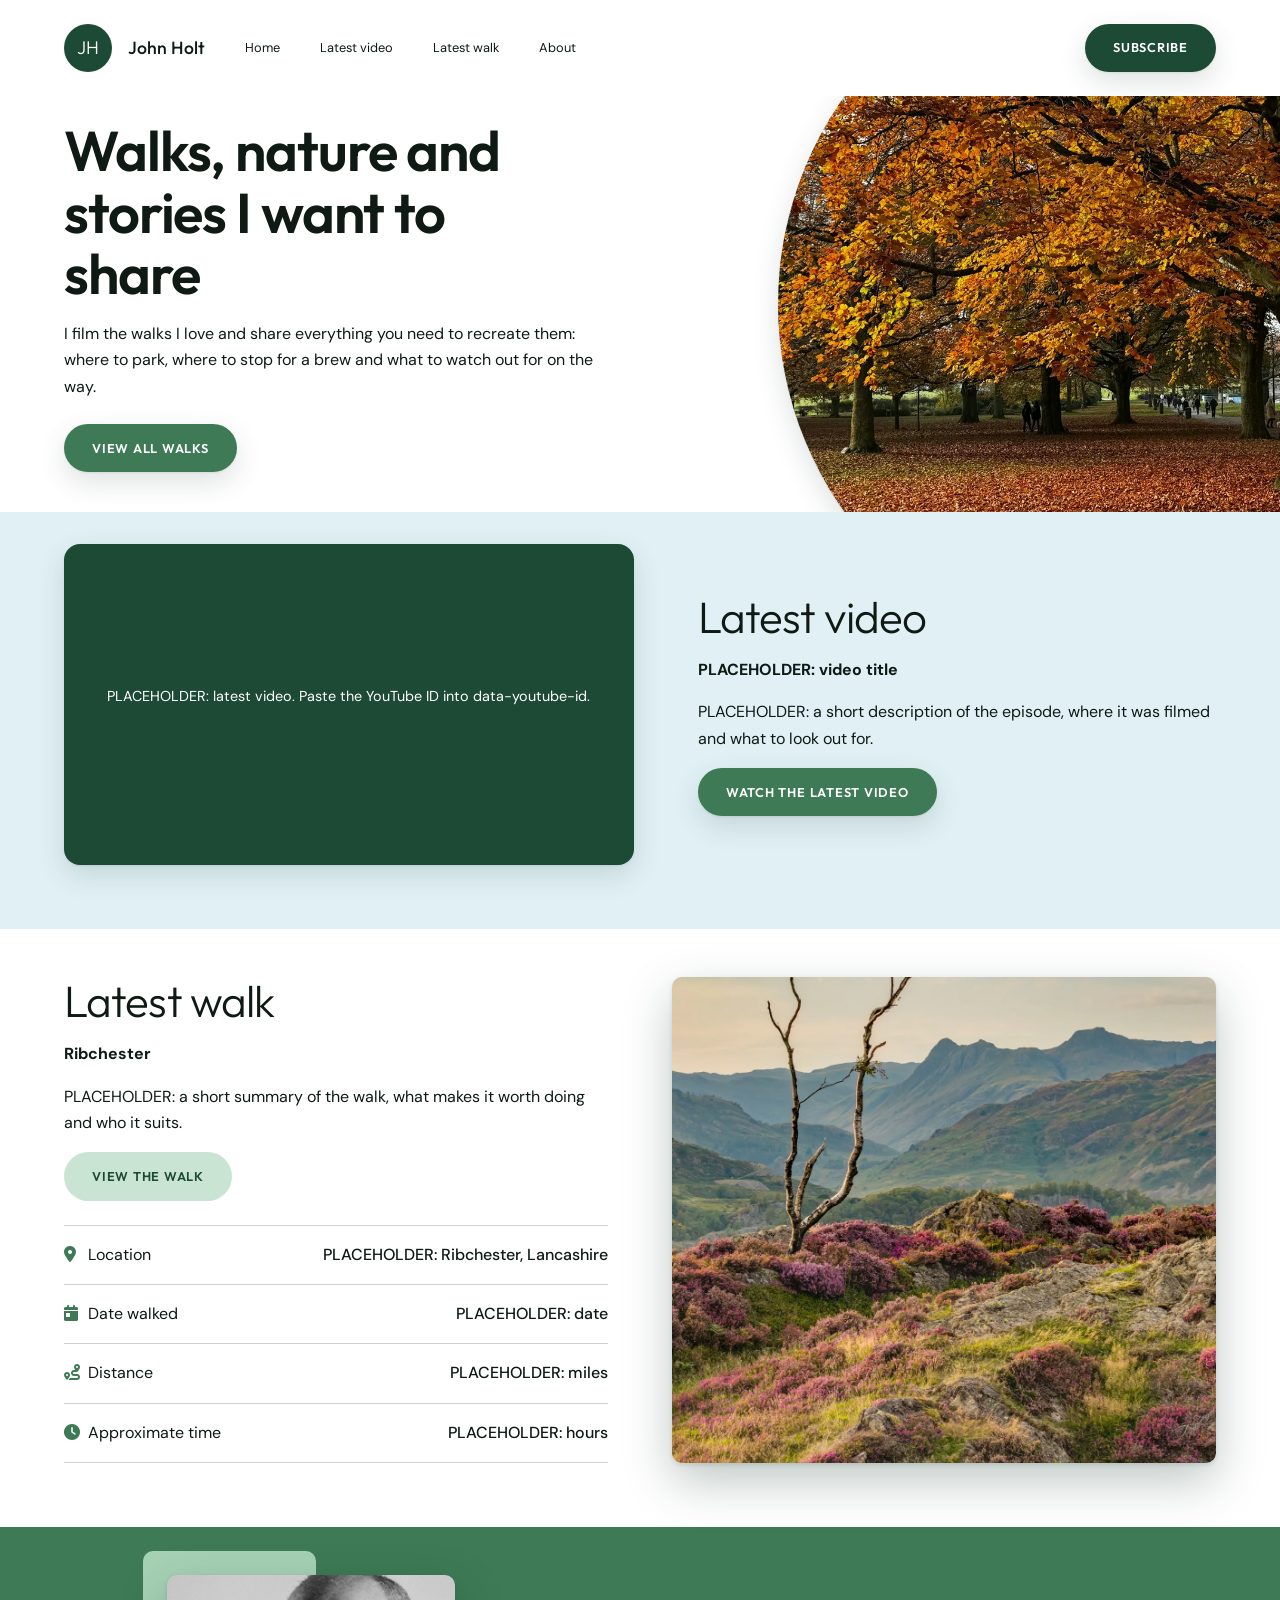
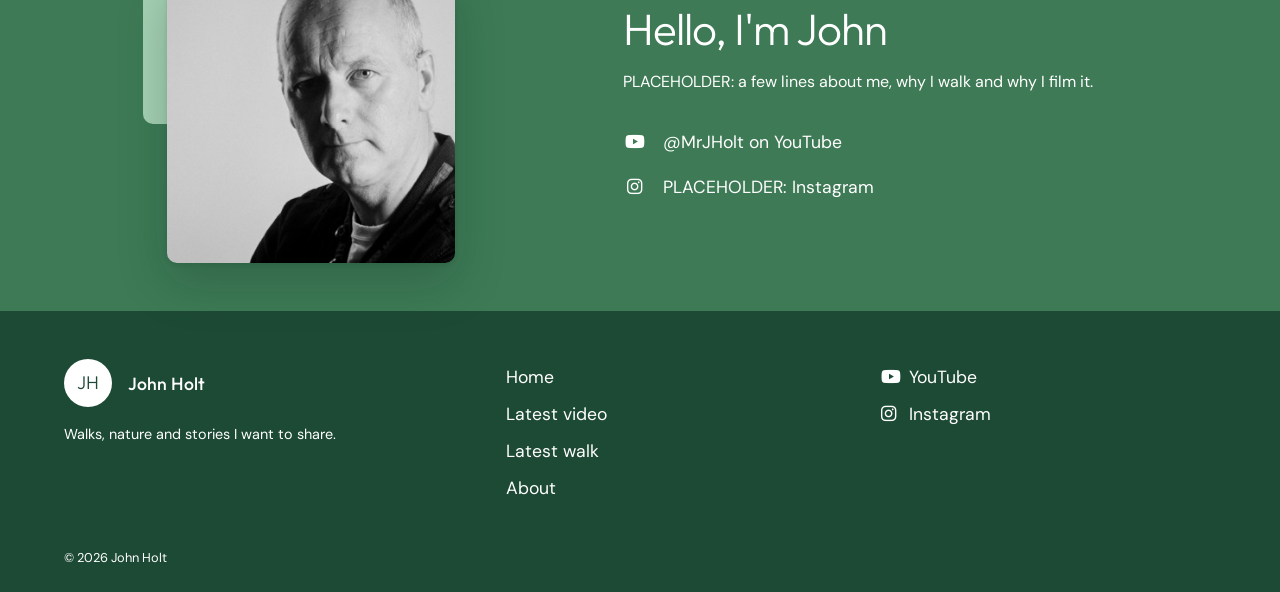
==== index.html @ d1af9b69 "MVP: home page, walk template and Ribchester placeholder page Co-Authored-By: Claude Sonnet 5.5 <nor" ====
<!DOCTYPE html>
<html lang="en-GB">
<head>
  <meta charset="UTF-8">
  <meta name="viewport" content="width=device-width, initial-scale=1">
  <title>John Holt | Walks, nature and stories I want to share</title>
  <meta name="description" content="Walks, nature and stories I want to share. Walk guides to help you recreate the routes I film.">
  <link rel="preconnect" href="https://fonts.googleapis.com">
  <link rel="preconnect" href="https://fonts.gstatic.com" crossorigin>
  <link href="https://fonts.googleapis.com/css2?family=DM+Sans:opsz,wght@9..40,400;9..40,500;9..40,700&family=Outfit:wght@300;400;500;600&display=swap" rel="stylesheet">
  <link rel="stylesheet" href="https://cdnjs.cloudflare.com/ajax/libs/font-awesome/6.5.2/css/all.min.css">
  <link rel="stylesheet" href="css/style.css">
</head>
<body>
  <header class="header">
    <div class="header__inner container">
      <a class="logo" href="index.html" aria-label="John Holt, home">
        <span class="logo__mark">JH</span>
        <span class="logo__text">John Holt</span>
      </a>
      <nav class="nav" id="site-nav" aria-label="Main">
        <ul class="nav__list">
          <li><a class="nav__link" href="index.html">Home</a></li>
          <li><a class="nav__link" href="index.html#latest-video">Latest video</a></li>
          <li><a class="nav__link" href="index.html#latest-walk">Latest walk</a></li>
          <li><a class="nav__link" href="index.html#about">About</a></li>
        </ul>
      </nav>
      <a class="button button--dark header__cta" href="https://www.youtube.com/@MrJHolt">Subscribe</a>
      <button class="burger" type="button" aria-label="Menu" aria-expanded="false" aria-controls="site-nav">
        <i class="fa-solid fa-bars" aria-hidden="true"></i>
      </button>
    </div>
  </header>

  <main>
    <section class="hero">
      <div class="hero__content">
        <h1 class="hero__title">Walks, nature and stories I want to share</h1>
        <p class="hero__text">I film the walks I love and share everything you need to recreate them: where to park, where to stop for a brew and what to watch out for on the way.</p>
        <a class="button button--green" href="#latest-walk">View all walks</a>
      </div>
      <div class="hero__media">
        <!-- PLACEHOLDER: replace with a hero photo from a walk (landscape, WebP) -->
        <img class="hero__image" src="img/placeholder.webp" alt="Placeholder for a walk photo" width="1600" height="1200">
      </div>
    </section>

    <section class="section section--sky section--video" id="latest-video">
      <div class="container split split--video">
        <!-- PLACEHOLDER: paste the latest YouTube video ID into data-youtube-id (the 11 characters after v=) -->
        <div class="video" data-youtube-id="PLACEHOLDER_VIDEO_ID" data-title="Latest video from John Holt">
          <p class="video__placeholder">PLACEHOLDER: latest video. Paste the YouTube ID into data-youtube-id.</p>
        </div>
        <div>
          <h2 class="section__title">Latest video</h2>
          <!-- PLACEHOLDER: video title and description -->
          <p><strong>PLACEHOLDER: video title</strong></p>
          <p>PLACEHOLDER: a short description of the episode, where it was filmed and what to look out for.</p>
          <a class="button button--green" href="https://www.youtube.com/@MrJHolt">Watch the latest video</a>
        </div>
      </div>
    </section>

    <section class="section section--walk" id="latest-walk">
      <div class="container split split--even">
        <div>
          <h2 class="section__title">Latest walk</h2>
          <!-- PLACEHOLDER: walk name and summary -->
          <p><strong>Ribchester</strong></p>
          <p>PLACEHOLDER: a short summary of the walk, what makes it worth doing and who it suits.</p>
          <a class="button button--light" href="ribchester.html">View the walk</a>
          <ul class="facts">
            <li class="facts__row">
              <span class="facts__label"><i class="fa-solid fa-location-dot" aria-hidden="true"></i>Location</span>
              <span class="facts__value">PLACEHOLDER: Ribchester, Lancashire</span>
            </li>
            <li class="facts__row">
              <span class="facts__label"><i class="fa-solid fa-calendar-day" aria-hidden="true"></i>Date walked</span>
              <span class="facts__value">PLACEHOLDER: date</span>
            </li>
            <li class="facts__row">
              <span class="facts__label"><i class="fa-solid fa-route" aria-hidden="true"></i>Distance</span>
              <span class="facts__value">PLACEHOLDER: miles</span>
            </li>
            <li class="facts__row">
              <span class="facts__label"><i class="fa-solid fa-clock" aria-hidden="true"></i>Approximate time</span>
              <span class="facts__value">PLACEHOLDER: hours</span>
            </li>
          </ul>
        </div>
        <!-- PLACEHOLDER: replace with a photo from the latest walk (WebP) -->
        <div class="card-media">
          <img class="card-media__image" src="img/walk-placeholder.webp" alt="Placeholder for a Ribchester walk photo" width="1200" height="1659" loading="lazy">
        </div>
      </div>
    </section>

    <section class="section section--sage section--about" id="about">
      <div class="container about">
        <div class="portrait">
          <img class="portrait__image" src="img/John-1.jpg" alt="Portrait of John Holt" width="500" height="333" loading="lazy">
        </div>
        <div>
          <h2 class="about__title">Hello, I'm John</h2>
          <!-- PLACEHOLDER: short intro in my own words -->
          <p>PLACEHOLDER: a few lines about me, why I walk and why I film it.</p>
          <ul class="about__links">
            <li>
              <a class="about__link" href="https://www.youtube.com/@MrJHolt"><i class="fa-brands fa-youtube" aria-hidden="true"></i>@MrJHolt on YouTube</a>
            </li>
            <li>
              <!-- PLACEHOLDER: add the Instagram URL and handle -->
              <a class="about__link" href="#"><i class="fa-brands fa-instagram" aria-hidden="true"></i>PLACEHOLDER: Instagram</a>
            </li>
          </ul>
        </div>
      </div>
    </section>
  </main>

  <footer class="footer">
    <div class="container">
      <div class="footer__grid">
        <div>
          <a class="logo logo--light" href="index.html" aria-label="John Holt, home">
            <span class="logo__mark">JH</span>
            <span class="logo__text">John Holt</span>
          </a>
          <p class="footer__tagline">Walks, nature and stories I want to share.</p>
        </div>
        <ul>
          <li><a class="footer__link" href="index.html">Home</a></li>
          <li><a class="footer__link" href="index.html#latest-video">Latest video</a></li>
          <li><a class="footer__link" href="index.html#latest-walk">Latest walk</a></li>
          <li><a class="footer__link" href="index.html#about">About</a></li>
        </ul>
        <ul>
          <li><a class="footer__link" href="https://www.youtube.com/@MrJHolt"><i class="fa-brands fa-youtube" aria-hidden="true"></i>YouTube</a></li>
          <li><a class="footer__link" href="#"><i class="fa-brands fa-instagram" aria-hidden="true"></i>Instagram</a></li>
        </ul>
      </div>
      <p class="footer__legal">&copy; 2026 John Holt</p>
    </div>
  </footer>

  <nav class="bottom-nav" aria-label="Quick links">
    <a class="bottom-nav__link" href="index.html"><i class="fa-solid fa-house" aria-hidden="true"></i>Home</a>
    <a class="bottom-nav__link" href="ribchester.html"><i class="fa-solid fa-person-hiking" aria-hidden="true"></i>Walk</a>
    <a class="bottom-nav__link" href="index.html#about"><i class="fa-solid fa-user" aria-hidden="true"></i>About</a>
    <a class="bottom-nav__link" href="https://www.youtube.com/@MrJHolt"><i class="fa-brands fa-youtube" aria-hidden="true"></i>YouTube</a>
  </nav>

  <script src="js/main.js"></script>
</body>
</html>
---- css/style.css ----
/* ==========================================================================
   Tokens
   ========================================================================== */
:root {
  --color-ink: #0f1a14;
  --color-forest: #1d4a35;
  --color-forest-deep: #143626;
  --color-sage: #3d7a55;
  --color-sage-light: #a6d1b3;
  --color-lake: #2a6d8c;
  --color-sky: #e1f0f5;
  --color-sky-soft: #eef6f0;
  --color-sky-strong: #c9e4d3;
  --color-white: #fff;
  --color-line: rgb(15 26 20 / 0.2);

  --font-display: "Outfit", "Segoe UI", sans-serif;
  --font-body: "DM Sans", "Segoe UI", sans-serif;

  --gutter: 1.25rem;
  --max-width: 72rem;
  --header-height: 4.5rem;
  --bottom-nav-height: 4rem;

  --space-1: 0.25rem;
  --space-2: 0.5rem;
  --space-3: 1rem;
  --space-4: 1.5rem;
  --space-5: 2.5rem;
  --space-6: 4rem;

  --radius-card: 1rem;
  --radius-pill: 999px;

  --shadow-raised: 0 1px 2px rgb(20 54 38 / 0.08), 0 10px 28px rgb(20 54 38 / 0.14);
  --ease-out: cubic-bezier(0.25, 1, 0.5, 1);
}

/* ==========================================================================
   Base
   ========================================================================== */
*,
*::before,
*::after {
  box-sizing: border-box;
}

html {
  scroll-behavior: smooth;
  scroll-padding-top: var(--space-4);
}

body {
  margin: 0;
  padding-bottom: calc(var(--bottom-nav-height) + env(safe-area-inset-bottom, 0px));
  background: var(--color-white);
  color: var(--color-ink);
  font-family: var(--font-body);
  line-height: 1.65;
}

img {
  display: block;
  max-width: 100%;
  height: auto;
}

a {
  color: inherit;
}

a:focus-visible,
button:focus-visible,
summary:focus-visible {
  outline: 3px solid var(--color-sage-light);
  outline-offset: 3px;
}

h1,
h2,
h3 {
  margin: 0 0 var(--space-3);
  font-family: var(--font-display);
  line-height: 1.1;
  letter-spacing: -0.02em;
}

p {
  margin: 0 0 var(--space-3);
}

ul {
  margin: 0;
  padding: 0;
  list-style: none;
}

.container {
  width: min(100% - 2 * var(--gutter), var(--max-width));
  margin-inline: auto;
}

.visually-hidden {
  position: absolute;
  width: 1px;
  height: 1px;
  overflow: hidden;
  clip-path: inset(50%);
  white-space: nowrap;
}

/* ==========================================================================
   Buttons
   ========================================================================== */
.button {
  display: inline-block;
  padding: 0.85rem 1.75rem;
  border-radius: var(--radius-pill);
  font-family: var(--font-display);
  font-size: 0.8rem;
  font-weight: 600;
  letter-spacing: 0.06em;
  text-decoration: none;
  text-transform: uppercase;
  transition: transform 0.25s var(--ease-out);
}

.button:hover {
  transform: translateY(-2px);
}

.button:active {
  transform: translateY(0) scale(0.98);
}

.button--dark {
  background: var(--color-forest);
  color: var(--color-white);
  box-shadow: var(--shadow-raised);
}

.button--green {
  background: var(--color-sage);
  color: var(--color-white);
  box-shadow: var(--shadow-raised);
}

.button--light {
  background: var(--color-sky-strong);
  color: var(--color-forest);
}

/* ==========================================================================
   Header and navigation
   ========================================================================== */
.header {
  position: relative;
  z-index: 10;
  background: var(--color-white);
}

.header__inner {
  display: flex;
  align-items: center;
  justify-content: space-between;
  min-height: var(--header-height);
}

.header__cta {
  display: none;
}

.logo {
  display: inline-flex;
  align-items: center;
  gap: var(--space-3);
  text-decoration: none;
}

.logo__mark {
  display: grid;
  place-items: center;
  width: 3rem;
  height: 3rem;
  border-radius: 50%;
  background: var(--color-forest);
  color: var(--color-white);
  font-family: var(--font-display);
  font-size: 1.15rem;
  font-weight: 300;
  letter-spacing: 0.02em;
}

.logo__text {
  font-family: var(--font-display);
  font-size: 1.1rem;
  font-weight: 500;
}

.logo--light .logo__mark {
  background: var(--color-white);
  color: var(--color-forest);
}

.burger {
  display: grid;
  place-items: center;
  width: 2.75rem;
  height: 2.75rem;
  border: 0;
  border-radius: 50%;
  background: transparent;
  color: var(--color-forest);
  font-size: 1.35rem;
  cursor: pointer;
}

.burger:active {
  transform: scale(0.94);
}

.nav {
  display: none;
  position: absolute;
  inset: 100% 0 auto;
  padding: var(--space-3) var(--gutter) var(--space-4);
  background: var(--color-white);
  box-shadow: var(--shadow-raised);
}

.nav--open {
  display: block;
}

.nav__link {
  display: block;
  padding: var(--space-3) 0;
  border-bottom: 1px solid var(--color-line);
  font-size: 0.95rem;
  text-decoration: none;
}

.nav__link:hover {
  color: var(--color-sage);
}

.bottom-nav {
  position: fixed;
  inset: auto 0 0;
  z-index: 20;
  display: grid;
  grid-template-columns: repeat(4, 1fr);
  padding-bottom: env(safe-area-inset-bottom, 0px);
  background: var(--color-white);
  box-shadow: 0 -4px 20px rgb(20 54 38 / 0.14);
}

.bottom-nav__link {
  display: flex;
  flex-direction: column;
  align-items: center;
  justify-content: center;
  gap: var(--space-1);
  min-height: var(--bottom-nav-height);
  font-size: 0.7rem;
  font-weight: 500;
  text-decoration: none;
}

.bottom-nav__link i {
  font-size: 1.15rem;
}

.bottom-nav__link:hover,
.bottom-nav__link:active {
  color: var(--color-sage);
}

/* ==========================================================================
   Hero
   ========================================================================== */
.hero {
  position: relative;
  display: grid;
  overflow: hidden;
}

.hero__content {
  padding: var(--space-4) var(--gutter) var(--space-5);
}

.hero__eyebrow {
  margin-bottom: var(--space-2);
  color: var(--color-sage);
  font-size: 0.8rem;
  font-weight: 700;
  letter-spacing: 0.1em;
  text-transform: uppercase;
}

.hero__title {
  max-width: 14ch;
  padding-top: var(--space-4);
  font-size: clamp(2.25rem, 8vw, 3.5rem);
  font-weight: 600;
}

.hero__text {
  max-width: 34rem;
  margin-bottom: var(--space-4);
}

.hero__meta {
  margin-bottom: var(--space-3);
  font-weight: 500;
}

.hero__meta i {
  margin-right: var(--space-2);
  color: var(--color-sage);
}

.hero__media {
  display: none;
  width: min(80vw, 22rem);
  margin: 0 0 var(--space-5) auto;
  aspect-ratio: 1;
  transform: translateX(25%);
  overflow: hidden;
  border-radius: 50%;
  background: var(--color-sky);
  box-shadow: var(--shadow-raised);
}

.hero__image {
  width: 100%;
  height: 100%;
  object-fit: cover;
}

/* ==========================================================================
   Sections
   ========================================================================== */
.section {
  padding-block: var(--space-6);
}

.section--sky {
  background: var(--color-sky);
}

.section--video {
  padding-top: calc(var(--space-6) / 2);
}

.section--walk {
  padding-top: calc(var(--space-6) * 0.75);
}

.section--about {
  padding-block: calc(var(--space-6) * 0.75);
}

.section--soft {
  background: var(--color-sky-soft);
}

.section--sage {
  background: var(--color-sage);
  color: var(--color-white);
}

.section__title {
  font-size: clamp(2rem, 5vw, 2.75rem);
  font-weight: 300;
}

.section__title--centre {
  text-align: center;
}

.section__intro {
  max-width: 40rem;
}

.section__intro--centre {
  margin-inline: auto;
  text-align: center;
}

.split {
  display: grid;
  gap: var(--space-5);
}

/* ==========================================================================
   Video
   ========================================================================== */
.video {
  display: grid;
  place-items: center;
  max-width: 52rem;
  margin: var(--space-4) auto 0;
  aspect-ratio: 16 / 9;
  overflow: hidden;
  border-radius: var(--radius-card);
  background: var(--color-forest);
  box-shadow: var(--shadow-raised);
  color: var(--color-white);
  text-align: center;
}

.video__placeholder {
  padding: var(--space-3);
  font-size: 0.9rem;
}

.video iframe {
  width: 100%;
  height: 100%;
  border: 0;
}

/* ==========================================================================
   Facts list (reference "Services" rows)
   ========================================================================== */
.facts {
  margin-top: var(--space-4);
  border-top: 1px solid var(--color-line);
}

.facts__row {
  display: flex;
  justify-content: space-between;
  gap: var(--space-3);
  padding: var(--space-3) 0;
  border-bottom: 1px solid var(--color-line);
}

.facts__label i {
  width: 1.5rem;
  color: var(--color-sage);
}

.facts__value {
  font-weight: 500;
  text-align: right;
}

.card-media {
  position: relative;
  aspect-ratio: 16 / 9;
  overflow: hidden;
  border-radius: 10px;
  background: var(--color-sky);
  box-shadow: 0 2px 4px rgb(20 54 38 / 0.12), 0 18px 48px rgb(20 54 38 / 0.28);
}

.card-media__image {
  position: absolute;
  inset: 0;
  width: 100%;
  height: 100%;
  object-fit: cover;
}

/* ==========================================================================
   Circles (reference "Mission" and "Skills")
   ========================================================================== */
.circles {
  display: flex;
  flex-wrap: wrap;
  justify-content: center;
  gap: var(--space-4);
  margin-top: var(--space-5);
}

.circle {
  display: flex;
  flex-direction: column;
  align-items: center;
  justify-content: center;
  width: min(10.5rem, 42vw);
  aspect-ratio: 1;
  padding: var(--space-3);
  border-radius: 50%;
  background: var(--color-forest);
  box-shadow: var(--shadow-raised);
  color: var(--color-white);
  text-align: center;
}

.circle:nth-child(even) {
  background: var(--color-lake);
}

.circle__icon {
  margin-bottom: var(--space-2);
  color: var(--color-sage-light);
  font-size: 1.25rem;
}

.circle__label {
  font-size: 0.7rem;
  letter-spacing: 0.1em;
  text-transform: uppercase;
}

.circle__value {
  font-family: var(--font-display);
  font-size: 1.3rem;
  font-weight: 300;
  line-height: 1.2;
}

.start-point {
  margin-top: var(--space-5);
  text-align: center;
}

.start-point__words {
  display: block;
  margin-bottom: var(--space-3);
  font-family: var(--font-display);
  font-size: 1.5rem;
  font-weight: 300;
}

/* ==========================================================================
   Gallery
   ========================================================================== */
.gallery {
  display: grid;
  grid-template-columns: repeat(2, 1fr);
  gap: var(--space-3);
  margin-top: var(--space-4);
}

.gallery__image {
  width: 100%;
  aspect-ratio: 4 / 3;
  object-fit: cover;
  border-radius: var(--radius-card);
  background: var(--color-sky);
}

/* ==========================================================================
   Accordion (practical notes)
   ========================================================================== */
.accordion__item {
  border-bottom: 1px solid var(--color-line);
}

.accordion__item:first-child {
  border-top: 1px solid var(--color-line);
}

.accordion__summary {
  display: flex;
  align-items: center;
  justify-content: space-between;
  gap: var(--space-3);
  padding: var(--space-3) 0;
  font-size: 1.05rem;
  cursor: pointer;
  list-style: none;
}

.accordion__summary::-webkit-details-marker {
  display: none;
}

.accordion__icon {
  display: grid;
  flex-shrink: 0;
  place-items: center;
  width: 2rem;
  height: 2rem;
  border: 1.5px solid var(--color-sage);
  border-radius: 50%;
  color: var(--color-sage);
  font-size: 0.8rem;
  transition: transform 0.25s var(--ease-out);
}

.accordion__item[open] .accordion__icon {
  transform: rotate(45deg);
}

.accordion__body {
  padding-bottom: var(--space-3);
}

/* ==========================================================================
   About / portrait (reference "Contact")
   ========================================================================== */
.about {
  display: grid;
  gap: var(--space-6);
  align-items: center;
}

.portrait {
  position: relative;
  width: min(18rem, 80%);
  margin-inline: auto;
}

.portrait::before {
  content: "";
  position: absolute;
  top: -1.5rem;
  left: -1.5rem;
  width: 60%;
  aspect-ratio: 1;
  border-radius: 10px;
  background: var(--color-sage-light);
}

.portrait__image {
  position: relative;
  width: 100%;
  aspect-ratio: 1;
  object-fit: cover;
  object-position: 62% 30%;
  border-radius: 10px;
  box-shadow: 0 2px 4px rgb(20 54 38 / 0.12), 0 18px 48px rgb(20 54 38 / 0.28);
}

.about__title {
  font-size: clamp(2rem, 5vw, 2.75rem);
  font-weight: 300;
}

.about__links {
  margin: var(--space-4) 0;
}

.about__link {
  display: flex;
  align-items: center;
  gap: var(--space-3);
  padding: var(--space-2) 0;
  font-size: 1.1rem;
  text-decoration: none;
}

.about__link:hover {
  text-decoration: underline;
}

.about__link i {
  width: 1.5rem;
  text-align: center;
}

/* ==========================================================================
   Conditions (weather and light)
   ========================================================================== */
.stats {
  display: grid;
  grid-template-columns: repeat(auto-fit, minmax(8.5rem, 1fr));
  gap: var(--space-3);
  margin-bottom: var(--space-5);
}

.stats__heading {
  margin-bottom: var(--space-3);
  font-size: 1.1rem;
  font-weight: 500;
}

.stat {
  padding: var(--space-3);
  border: 1px solid rgb(255 255 255 / 0.3);
  border-radius: var(--radius-card);
  background: rgb(255 255 255 / 0.1);
}

.stat__label {
  display: block;
  font-size: 0.7rem;
  letter-spacing: 0.1em;
  text-transform: uppercase;
}

.stat__value {
  display: block;
  font-family: var(--font-display);
  font-size: 1.4rem;
  font-weight: 300;
  line-height: 1.3;
}

.conditions__note {
  margin: 0;
  font-size: 0.85rem;
}

/* ==========================================================================
   Footer
   ========================================================================== */
.footer {
  padding: calc(var(--space-6) * 0.75) 0 var(--space-4);
  background: var(--color-forest);
  color: var(--color-white);
}

.footer__grid {
  display: grid;
  gap: var(--space-5);
}

.footer__tagline {
  max-width: 18rem;
  margin: var(--space-3) 0 0;
  font-size: 0.9rem;
}

.footer__link {
  display: inline-block;
  padding: var(--space-1) 0;
  font-size: 1.1rem;
  text-decoration: none;
}

.footer__link:hover {
  text-decoration: underline;
}

.footer__link i {
  width: 1.75rem;
}

.footer__legal {
  margin: var(--space-5) 0 0;
  font-size: 0.8rem;
}

/* ==========================================================================
   Breakpoints
   ========================================================================== */
@media (min-width: 48rem) {
  .gallery {
    grid-template-columns: repeat(3, 1fr);
  }

  .split {
    grid-template-columns: 1fr 1.6fr;
    gap: var(--space-6);
    align-items: start;
  }

  .split--even {
    grid-template-columns: 1fr 1fr;
    align-items: stretch;
  }

  .split--even .card-media {
    aspect-ratio: auto;
  }

  .split--video {
    grid-template-columns: 1.1fr 1fr;
    align-items: center;
  }

  .split--video .video {
    max-width: none;
    margin: 0;
  }

  .about {
    grid-template-columns: 1fr 1.2fr;
  }

  .footer__grid {
    grid-template-columns: 1.2fr 1fr 1fr;
  }
}

@media (min-width: 62rem) {
  body {
    padding-bottom: 0;
  }

  .burger,
  .bottom-nav {
    display: none;
  }

  .header__cta {
    display: inline-block;
  }

  .header__inner {
    min-height: 6rem;
  }

  .nav {
    position: static;
    display: block;
    margin-right: auto;
    margin-left: var(--space-5);
    padding: 0;
    box-shadow: none;
  }

  .nav__list {
    display: flex;
    gap: var(--space-5);
  }

  .nav__link {
    padding: var(--space-2) 0;
    border-bottom: 0;
    font-size: 0.8rem;
  }

  .hero {
    grid-template-columns: 1fr 1fr;
    align-items: center;
  }

  .hero__content {
    align-self: center;
    padding: 0 var(--space-5) var(--space-5)
      max(var(--gutter), calc((100vw - var(--max-width)) / 2));
  }

  .hero__media {
    display: block;
    position: absolute;
    top: 50%;
    right: 0;
    width: clamp(34rem, 56vw, 52rem);
    margin: 0;
    transform: translate(30%, -50%);
  }
}

@media (prefers-reduced-motion: reduce) {
  html {
    scroll-behavior: auto;
  }

  .button,
  .accordion__icon {
    transition: none;
  }
}
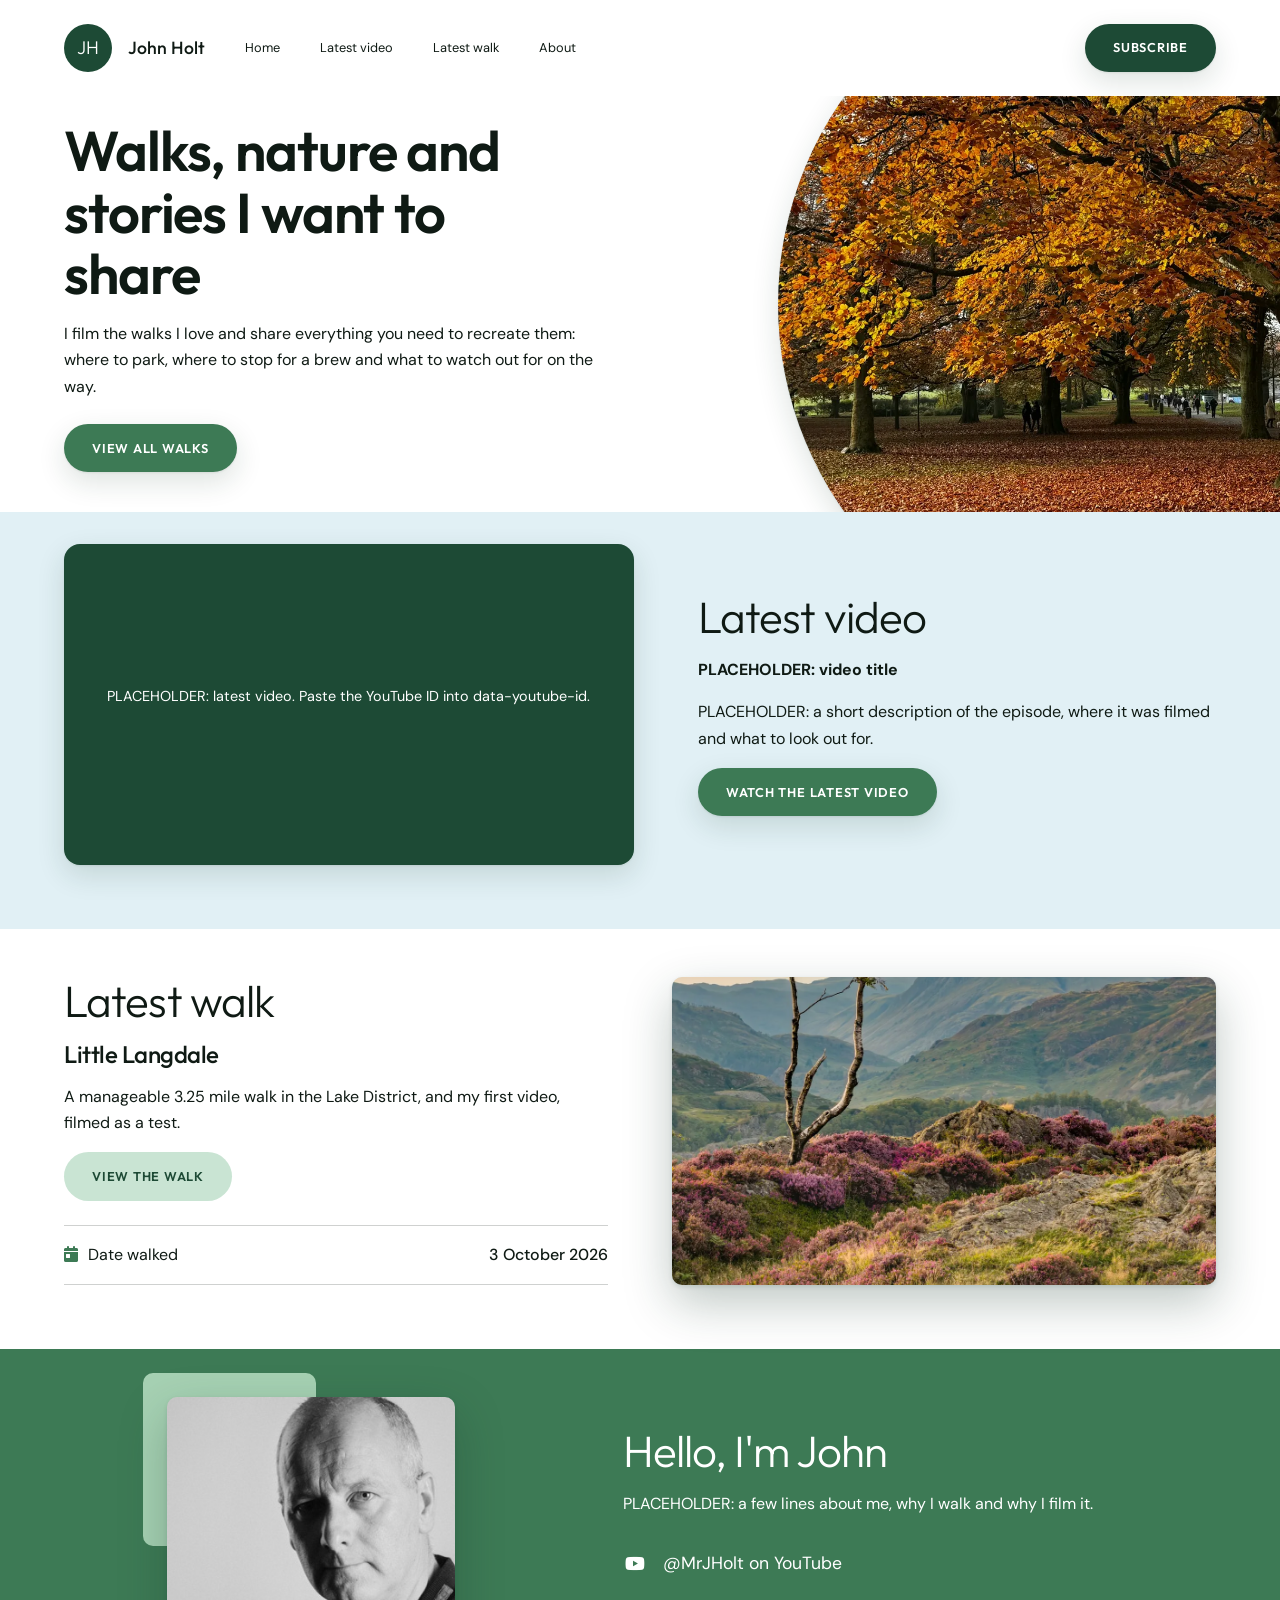
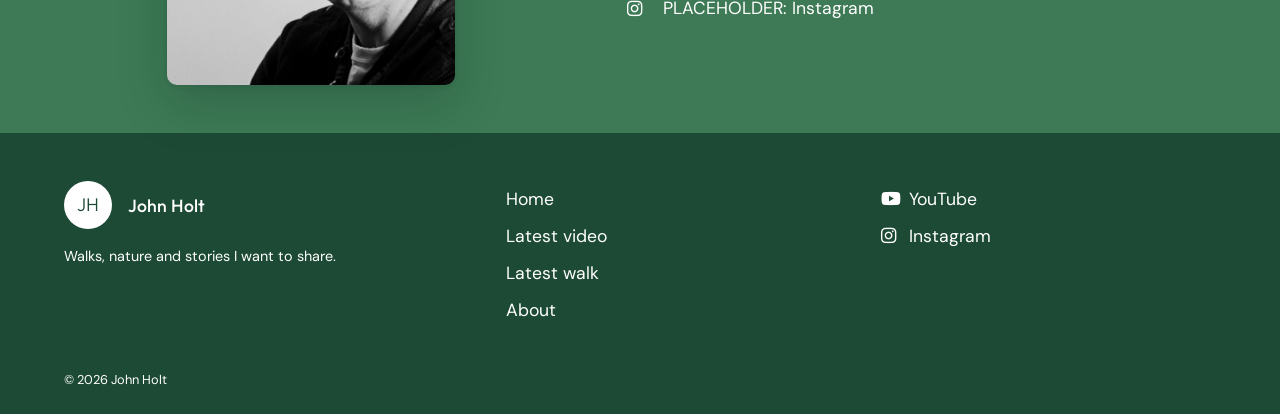
==== commit 086288f9: "Little Langdale" ====
--- a/index.html
+++ b/index.html
@@ -63,36 +63,16 @@
     </section>
 
     <section class="section section--walk" id="latest-walk">
-      <div class="container split split--even">
-        <div>
-          <h2 class="section__title">Latest walk</h2>
-          <!-- PLACEHOLDER: walk name and summary -->
-          <p><strong>Ribchester</strong></p>
-          <p>PLACEHOLDER: a short summary of the walk, what makes it worth doing and who it suits.</p>
-          <a class="button button--light" href="ribchester.html">View the walk</a>
-          <ul class="facts">
-            <li class="facts__row">
-              <span class="facts__label"><i class="fa-solid fa-location-dot" aria-hidden="true"></i>Location</span>
-              <span class="facts__value">PLACEHOLDER: Ribchester, Lancashire</span>
-            </li>
-            <li class="facts__row">
-              <span class="facts__label"><i class="fa-solid fa-calendar-day" aria-hidden="true"></i>Date walked</span>
-              <span class="facts__value">PLACEHOLDER: date</span>
-            </li>
-            <li class="facts__row">
-              <span class="facts__label"><i class="fa-solid fa-route" aria-hidden="true"></i>Distance</span>
-              <span class="facts__value">PLACEHOLDER: miles</span>
-            </li>
-            <li class="facts__row">
-              <span class="facts__label"><i class="fa-solid fa-clock" aria-hidden="true"></i>Approximate time</span>
-              <span class="facts__value">PLACEHOLDER: hours</span>
-            </li>
-          </ul>
-        </div>
-        <!-- PLACEHOLDER: replace with a photo from the latest walk (WebP) -->
-        <div class="card-media">
-          <img class="card-media__image" src="img/walk-placeholder.webp" alt="Placeholder for a Ribchester walk photo" width="1200" height="1659" loading="lazy">
-        </div>
+      <!-- Filled from js/walks.js: the first entry is the latest walk -->
+      <div class="container split split--even" data-latest-walk>
+        <noscript><a class="button button--light" href="littlelangdale.html">View the latest walk</a></noscript>
+      </div>
+    </section>
+
+    <section class="section section--sky" id="previous-walks" data-previous-walks hidden>
+      <div class="container">
+        <h2 class="section__title">Previous walks</h2>
+        <ul class="walk-list" data-walk-list></ul>
       </div>
     </section>
 
@@ -146,11 +126,12 @@
 
   <nav class="bottom-nav" aria-label="Quick links">
     <a class="bottom-nav__link" href="index.html"><i class="fa-solid fa-house" aria-hidden="true"></i>Home</a>
-    <a class="bottom-nav__link" href="ribchester.html"><i class="fa-solid fa-person-hiking" aria-hidden="true"></i>Walk</a>
+    <a class="bottom-nav__link" href="index.html#latest-walk"><i class="fa-solid fa-person-hiking" aria-hidden="true"></i>Walk</a>
     <a class="bottom-nav__link" href="index.html#about"><i class="fa-solid fa-user" aria-hidden="true"></i>About</a>
     <a class="bottom-nav__link" href="https://www.youtube.com/@MrJHolt"><i class="fa-brands fa-youtube" aria-hidden="true"></i>YouTube</a>
   </nav>
 
   <script src="js/main.js"></script>
+  <script src="js/walks.js"></script>
 </body>
 </html>
--- a/css/style.css
+++ b/css/style.css
@@ -527,6 +527,68 @@
 }
 
 /* ==========================================================================
+   Walk list (home page) and previous / next links (walk pages)
+   ========================================================================== */
+.walk-title {
+  font-size: 1.5rem;
+  font-weight: 500;
+}
+
+.walk-list {
+  display: grid;
+  grid-template-columns: repeat(auto-fill, minmax(min(100%, 18rem), 1fr));
+  gap: var(--space-4);
+  margin-top: var(--space-4);
+}
+
+.walk-card {
+  padding: var(--space-4);
+  border-radius: var(--radius-card);
+  background: var(--color-white);
+  box-shadow: var(--shadow-raised);
+}
+
+.walk-card__date {
+  font-weight: 500;
+}
+
+.section--compact {
+  padding-block: var(--space-5);
+}
+
+.walk-nav {
+  display: flex;
+  flex-wrap: wrap;
+  justify-content: space-between;
+  gap: var(--space-3);
+}
+
+.walk-nav__link {
+  font-family: var(--font-display);
+  font-size: 1.25rem;
+  font-weight: 500;
+  text-decoration: none;
+}
+
+a.walk-nav__link:hover {
+  color: var(--color-sage);
+}
+
+.walk-nav__link--next {
+  margin-left: auto;
+  text-align: right;
+}
+
+.walk-nav__label {
+  display: block;
+  font-family: var(--font-body);
+  font-size: 0.7rem;
+  font-weight: 700;
+  letter-spacing: 0.1em;
+  text-transform: uppercase;
+}
+
+/* ==========================================================================
    Gallery
    ========================================================================== */
 .gallery {
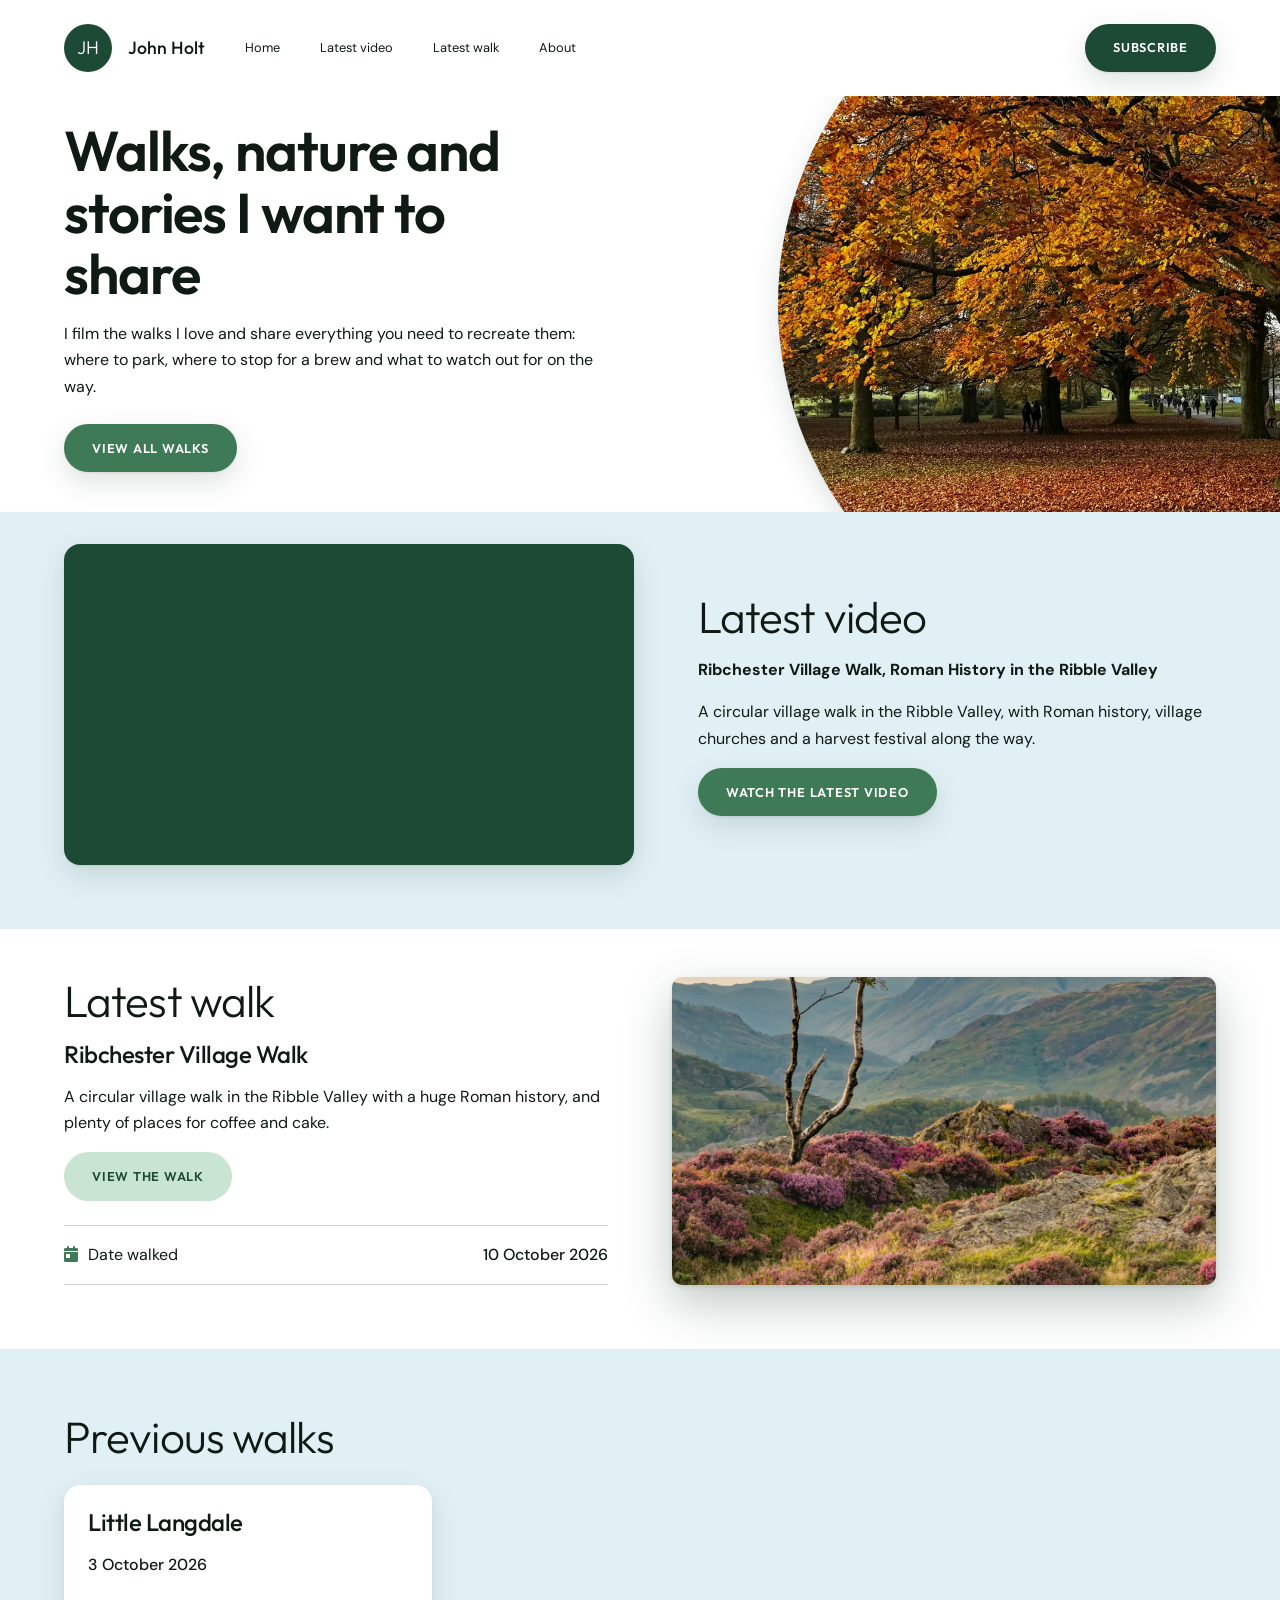
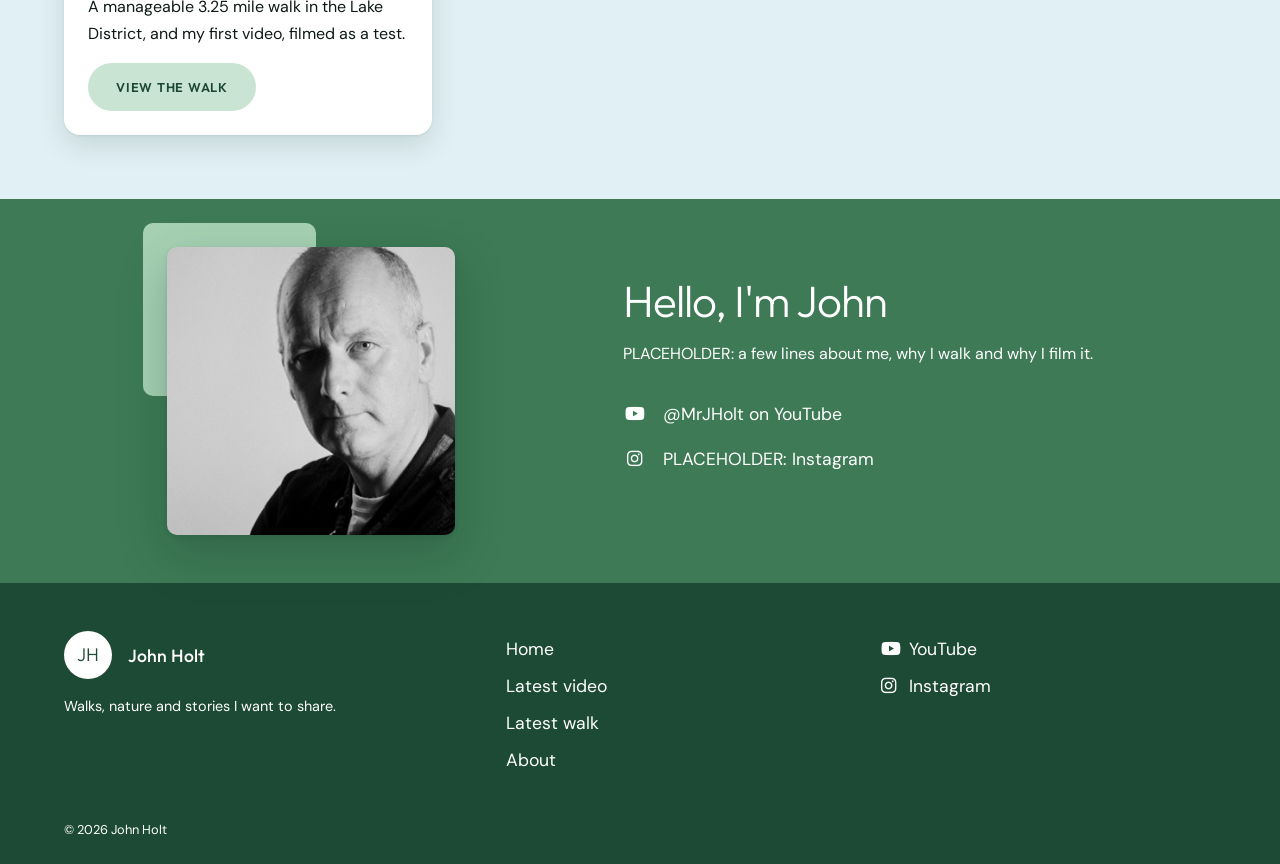
==== commit b1318ef0: "Ribchester" ====
--- a/index.html
+++ b/index.html
@@ -48,16 +48,14 @@
 
     <section class="section section--sky section--video" id="latest-video">
       <div class="container split split--video">
-        <!-- PLACEHOLDER: paste the latest YouTube video ID into data-youtube-id (the 11 characters after v=) -->
-        <div class="video" data-youtube-id="PLACEHOLDER_VIDEO_ID" data-title="Latest video from John Holt">
-          <p class="video__placeholder">PLACEHOLDER: latest video. Paste the YouTube ID into data-youtube-id.</p>
+        <div class="video" data-youtube-id="GXMF6zs7Kcg" data-title="Ribchester Village Walk, Roman History in the Ribble Valley">
+          <p class="video__placeholder"><a href="https://youtu.be/GXMF6zs7Kcg">Watch the video on YouTube</a></p>
         </div>
         <div>
           <h2 class="section__title">Latest video</h2>
-          <!-- PLACEHOLDER: video title and description -->
-          <p><strong>PLACEHOLDER: video title</strong></p>
-          <p>PLACEHOLDER: a short description of the episode, where it was filmed and what to look out for.</p>
-          <a class="button button--green" href="https://www.youtube.com/@MrJHolt">Watch the latest video</a>
+          <p><strong>Ribchester Village Walk, Roman History in the Ribble Valley</strong></p>
+          <p>A circular village walk in the Ribble Valley, with Roman history, village churches and a harvest festival along the way.</p>
+          <a class="button button--green" href="https://youtu.be/GXMF6zs7Kcg">Watch the latest video</a>
         </div>
       </div>
     </section>
--- a/css/style.css
+++ b/css/style.css
@@ -480,9 +480,9 @@
   flex-direction: column;
   align-items: center;
   justify-content: center;
-  width: min(10.5rem, 42vw);
+  width: min(12rem, 42vw);
   aspect-ratio: 1;
-  padding: var(--space-3);
+  padding: var(--space-4) var(--space-3);
   border-radius: 50%;
   background: var(--color-forest);
   box-shadow: var(--shadow-raised);
@@ -508,9 +508,10 @@
 
 .circle__value {
   font-family: var(--font-display);
-  font-size: 1.3rem;
+  font-size: 1.2rem;
   font-weight: 300;
   line-height: 1.2;
+  text-wrap: balance;
 }
 
 .start-point {
@@ -911,3 +912,9 @@
     transition: none;
   }
 }
+
+.facts-heading {
+  margin: var(--space-5) 0 0;
+  font-size: 1.1rem;
+  font-weight: 500;
+}
